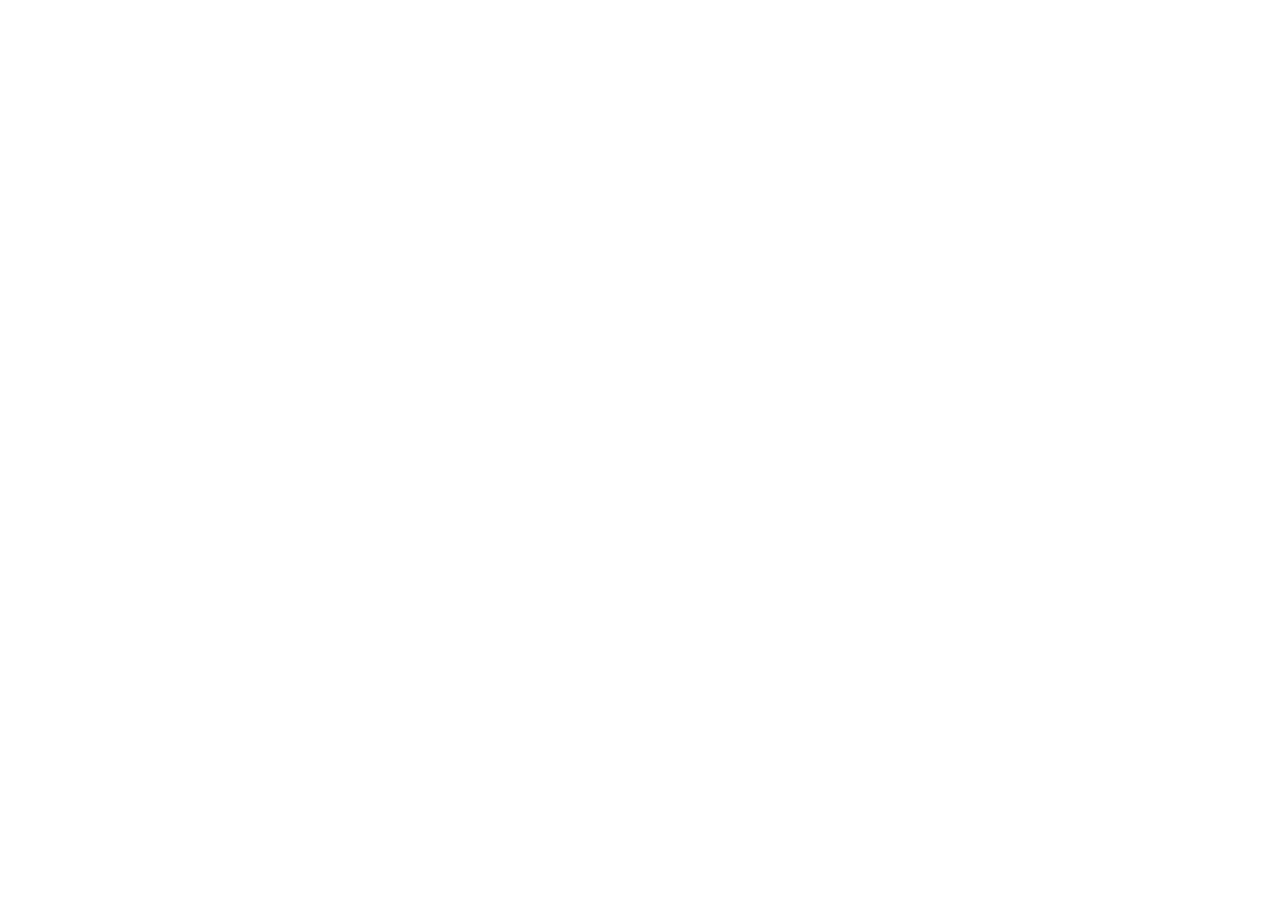
==== Projets/Projet_Olympiade_SI.html @ 07a2b2d9 "Add files via upload" ====
<!DOCTYPE html>
<head>
    <meta charset="UTF-8">
    <title>Robot autonome en ville</title>
    <meta name="viewport" content="width=device-width, initial-scale=1.0">
    
    <link rel="stylesheet" href="style.css">

</head>
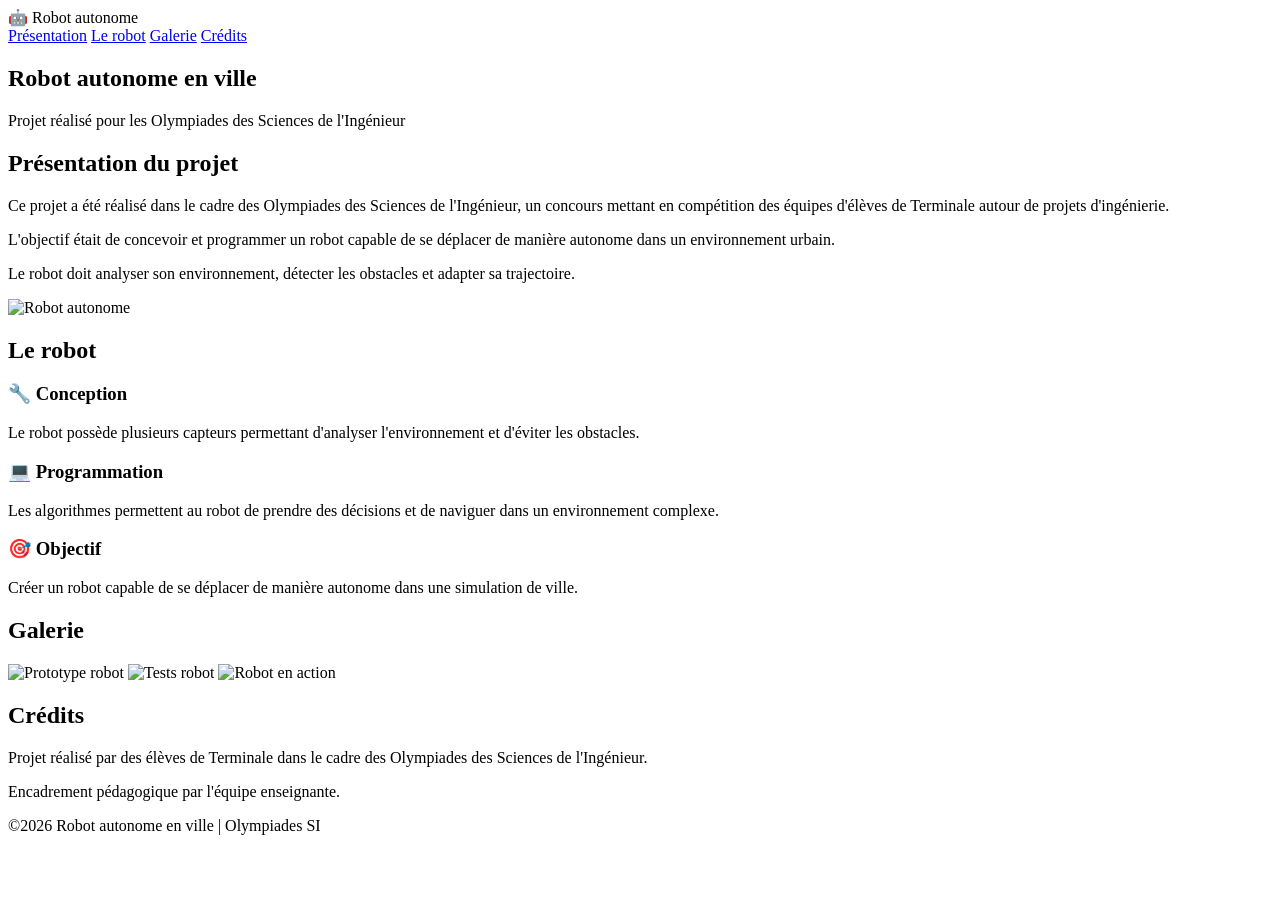
==== commit 25dc8be1: "modif Olympiade SI.html" ====
--- a/Projets/Projet_Olympiade_SI.html
+++ b/Projets/Projet_Olympiade_SI.html
@@ -1,9 +1,135 @@
 <!DOCTYPE html>
+<html lang="fr">
 <head>
-    <meta charset="UTF-8">
-    <title>Robot autonome en ville</title>
-    <meta name="viewport" content="width=device-width, initial-scale=1.0">
-    
-    <link rel="stylesheet" href="style.css">
+	<meta charset="UTF-8">
+	<title>Robot autonome en ville | Olympiades SI</title>
+	<meta name="viewport" content="width=device-width,initial-scale=1.0">
+	<link rel="stylesheet" href="style.css">
+</head>
 
-</head>+<body>
+
+	<!-- Header : logo + navigation principale -->
+	<header>
+		<div class="logo">🤖 Robot autonome</div>
+
+		<nav>
+			<a href="#presentation">Présentation</a>
+			<a href="#robot">Le robot</a>
+			<a href="#images">Galerie</a>
+			<a href="#credits">Crédits</a>
+		</nav>
+	</header>
+
+	<!-- Hero : bannière principale -->
+	<section class="hero">
+		<h1>Robot autonome en ville</h1>
+		<p>Projet réalisé pour les Olympiades des Sciences de l'Ingénieur</p>
+	</section>
+
+	<!-- Section : présentation du projet -->
+	<section id="presentation" class="section">
+
+		<h2>Présentation du projet</h2>
+
+		<div class="grid">
+
+			<div class="text">
+
+				<p>
+				Ce projet a été réalisé dans le cadre des Olympiades des Sciences de l'Ingénieur,
+				un concours mettant en compétition des équipes d'élèves de Terminale autour
+				de projets d'ingénierie.
+				</p>
+
+				<p>
+				L'objectif était de concevoir et programmer un robot capable de se déplacer
+				de manière autonome dans un environnement urbain.
+				</p>
+
+				<p>
+				Le robot doit analyser son environnement, détecter les obstacles
+				et adapter sa trajectoire.
+				</p>
+
+			</div>
+
+			<div class="image">
+				<img src="images/robot.png" alt="Robot autonome">
+			</div>
+
+		</div>
+
+	</section>
+
+	<!-- Section : détails techniques du robot -->
+	<section id="robot" class="section gray">
+
+		<h2>Le robot</h2>
+
+		<div class="cards">
+
+			<div class="card">
+				<h3>🔧 Conception</h3>
+				<p>
+				Le robot possède plusieurs capteurs permettant d'analyser
+				l'environnement et d'éviter les obstacles.
+				</p>
+			</div>
+
+			<div class="card">
+				<h3>💻 Programmation</h3>
+				<p>
+				Les algorithmes permettent au robot de prendre des décisions
+				et de naviguer dans un environnement complexe.
+				</p>
+			</div>
+
+			<div class="card">
+				<h3>🎯 Objectif</h3>
+				<p>
+				Créer un robot capable de se déplacer de manière autonome
+				dans une simulation de ville.
+				</p>
+			</div>
+
+		</div>
+
+	</section>
+
+	<!-- Section : galerie d'images -->
+	<section id="images" class="section">
+
+		<h2>Galerie</h2>
+
+		<div class="gallery">
+			<img src="images/image1.png" alt="Prototype robot">
+			<img src="images/image2.png" alt="Tests robot">
+			<img src="images/image3.png" alt="Robot en action">
+		</div>
+
+	</section>
+
+	<!-- Section : crédits du projet -->
+	<section id="credits" class="section gray">
+
+		<h2>Crédits</h2>
+
+		<p>
+		Projet réalisé par des élèves de Terminale dans le cadre des
+		Olympiades des Sciences de l'Ingénieur.
+		</p>
+
+		<p>
+		Encadrement pédagogique par l'équipe enseignante.
+		</p>
+
+	</section>
+
+	<!-- Footer -->
+	<footer>
+		<p>©2026 Robot autonome en ville | Olympiades SI</p>
+	</footer>
+
+</body>
+</html>
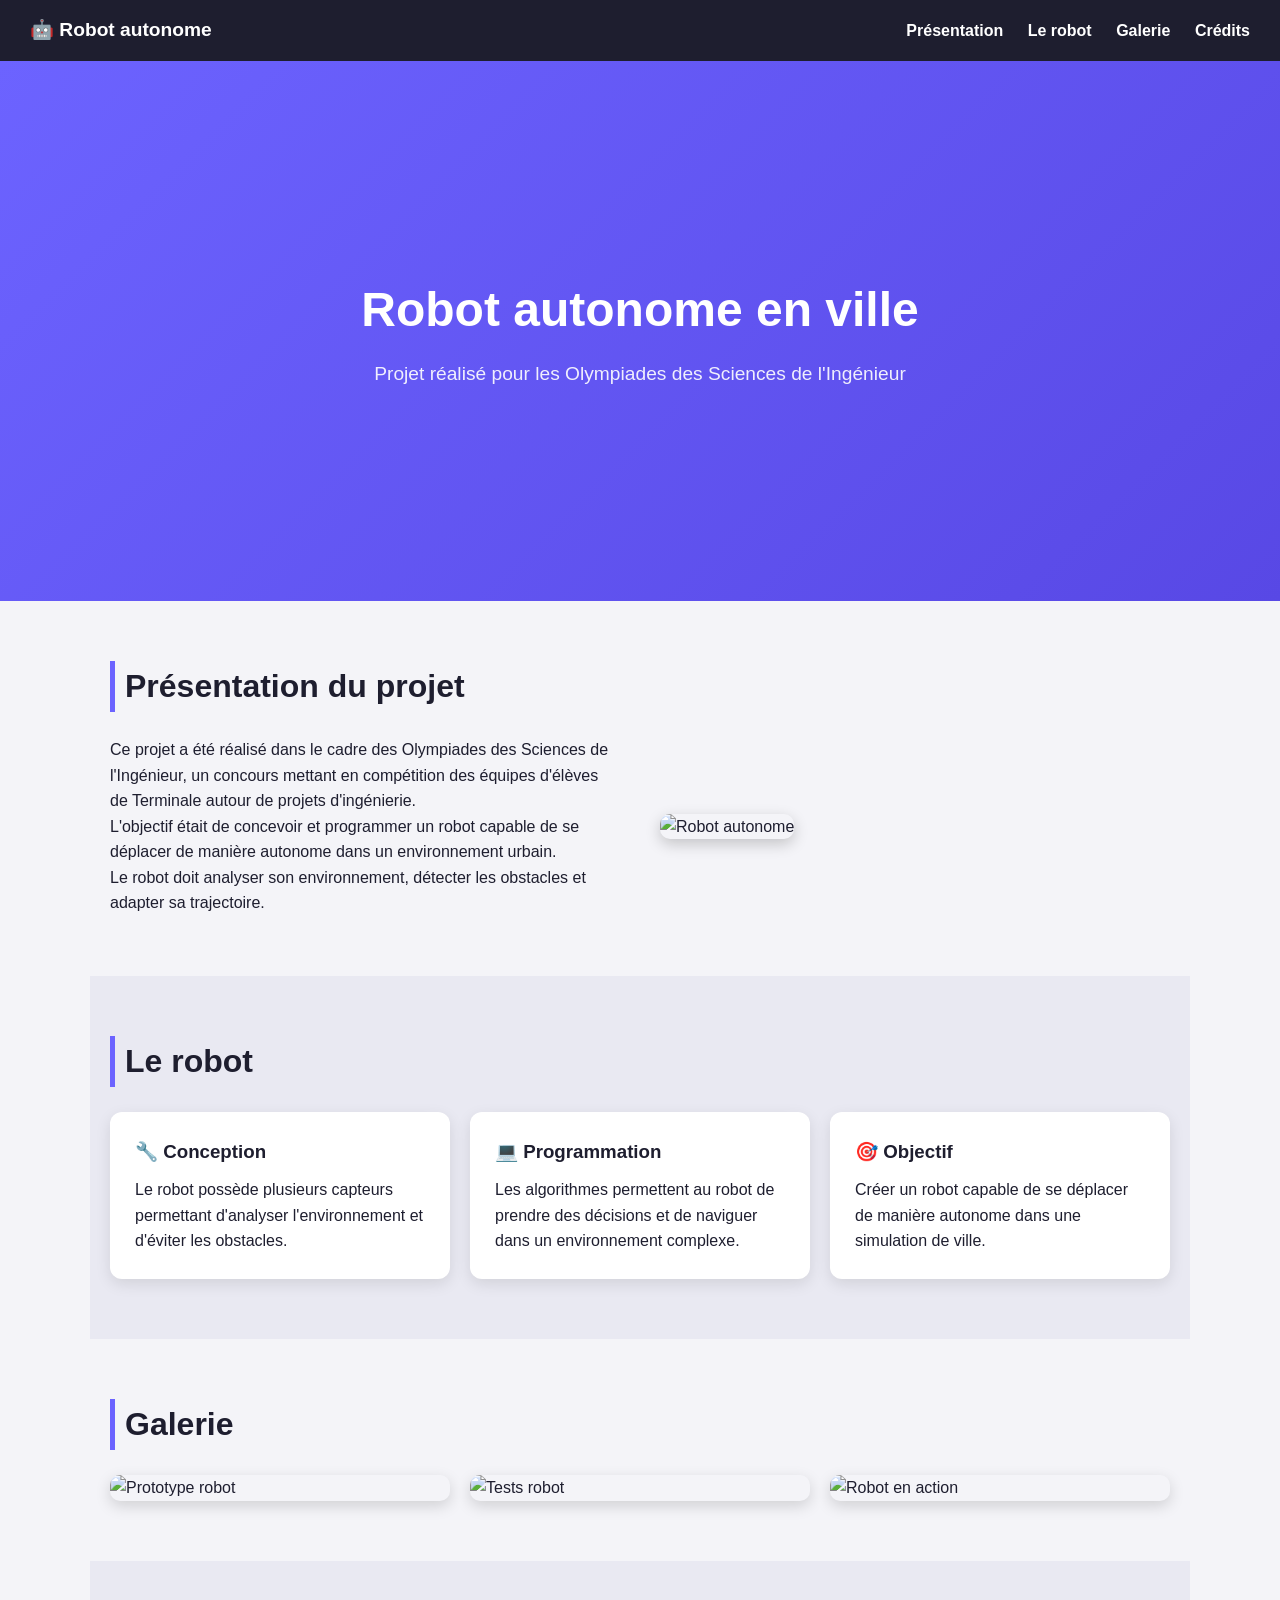
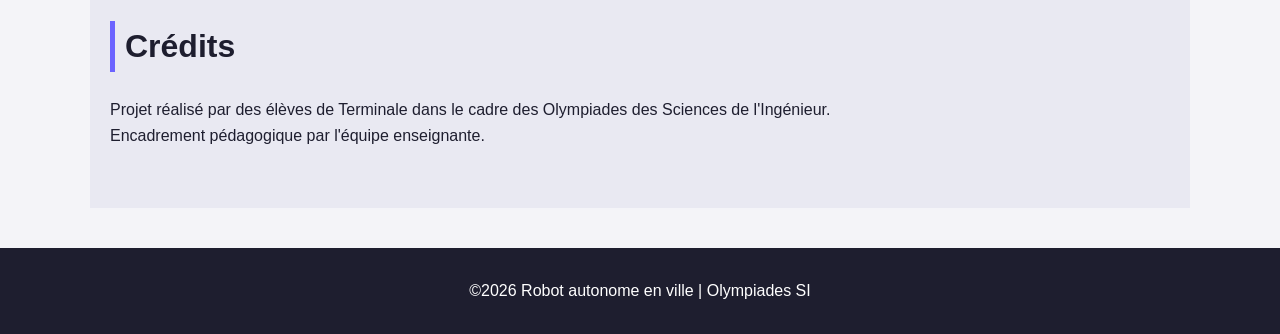
==== commit 53df3a67: "aaaaa" ====
--- a/Projets/Projet_Olympiade_SI.html
+++ b/Projets/Projet_Olympiade_SI.html
@@ -4,12 +4,10 @@
 	<meta charset="UTF-8">
 	<title>Robot autonome en ville | Olympiades SI</title>
 	<meta name="viewport" content="width=device-width,initial-scale=1.0">
-	<link rel="stylesheet" href="style.css">
+	<link rel="stylesheet" href="../css/Projet_Olympiade_SI.css">
 </head>
 
 <body>
-
-	<!-- Header : logo + navigation principale -->
 	<header>
 		<div class="logo">🤖 Robot autonome</div>
 
@@ -21,13 +19,11 @@
 		</nav>
 	</header>
 
-	<!-- Hero : bannière principale -->
 	<section class="hero">
 		<h1>Robot autonome en ville</h1>
 		<p>Projet réalisé pour les Olympiades des Sciences de l'Ingénieur</p>
 	</section>
 
-	<!-- Section : présentation du projet -->
 	<section id="presentation" class="section">
 
 		<h2>Présentation du projet</h2>
@@ -62,7 +58,6 @@
 
 	</section>
 
-	<!-- Section : détails techniques du robot -->
 	<section id="robot" class="section gray">
 
 		<h2>Le robot</h2>
@@ -97,7 +92,6 @@
 
 	</section>
 
-	<!-- Section : galerie d'images -->
 	<section id="images" class="section">
 
 		<h2>Galerie</h2>
@@ -110,7 +104,6 @@
 
 	</section>
 
-	<!-- Section : crédits du projet -->
 	<section id="credits" class="section gray">
 
 		<h2>Crédits</h2>
@@ -126,7 +119,6 @@
 
 	</section>
 
-	<!-- Footer -->
 	<footer>
 		<p>©2026 Robot autonome en ville | Olympiades SI</p>
 	</footer>
--- a/css/Projet_Olympiade_SI.css
+++ b/css/Projet_Olympiade_SI.css
@@ -0,0 +1,269 @@
+:root {
+
+    --primary: #6C63FF;
+    --dark: #1e1e2f;
+    --light: #f4f4f8;
+    --gray: #888;
+    --white: #ffffff;
+
+}
+
+/* RESET */
+
+* {
+    margin: 0;
+    padding: 0;
+    box-sizing: border-box;
+    font-family: Arial, Helvetica, sans-serif;
+}
+
+body {
+    background: var(--light);
+    color: var(--dark);
+    line-height: 1.6;
+}
+
+
+/* HEADER */
+
+header {
+
+    position: sticky;
+    top: 0;
+
+    background: var(--dark);
+    color: white;
+
+    display: flex;
+    justify-content: space-between;
+    align-items: center;
+
+    padding: 15px 30px;
+
+    z-index: 1000;
+}
+
+.logo {
+    font-weight: bold;
+    font-size: 1.2rem;
+}
+
+nav a {
+
+    color: white;
+    text-decoration: none;
+    margin-left: 20px;
+    font-weight: bold;
+
+    transition: 0.3s;
+}
+
+nav a:hover {
+    color: var(--primary);
+}
+
+
+/* HERO */
+
+.hero {
+
+    height: 60vh;
+
+    display: flex;
+    flex-direction: column;
+    justify-content: center;
+    align-items: center;
+
+    text-align: center;
+
+    background: linear-gradient(135deg, #6C63FF, #5848e5);
+
+    color: white;
+}
+
+.hero h1 {
+    font-size: 3rem;
+    margin-bottom: 10px;
+}
+
+.hero p {
+    font-size: 1.2rem;
+    opacity: 0.9;
+}
+
+
+/* SECTIONS */
+
+.section {
+
+    padding: 60px 20px;
+    max-width: 1100px;
+    margin: auto;
+}
+
+.section.gray {
+    background: #e9e9f2;
+}
+
+.section h2 {
+
+    font-size: 2rem;
+    margin-bottom: 25px;
+
+    border-left: 5px solid var(--primary);
+    padding-left: 10px;
+}
+
+
+/* GRID PRESENTATION */
+
+.grid {
+
+    display: flex;
+    gap: 40px;
+    align-items: center;
+    flex-wrap: wrap;
+}
+
+.grid .text {
+    flex: 1;
+    min-width: 250px;
+}
+
+.grid .image {
+    flex: 1;
+    min-width: 250px;
+}
+
+.grid img {
+
+    width: 100%;
+    border-radius: 10px;
+
+    box-shadow: 0 5px 15px rgba(0,0,0,0.2);
+}
+
+
+/* CARDS */
+
+.cards {
+
+    display: grid;
+
+    grid-template-columns: repeat(auto-fit, minmax(250px, 1fr));
+
+    gap: 20px;
+}
+
+.card {
+
+    background: white;
+
+    padding: 25px;
+
+    border-radius: 12px;
+
+    box-shadow: 0 5px 15px rgba(0,0,0,0.1);
+
+    transition: 0.3s;
+}
+
+.card:hover {
+
+    transform: translateY(-8px);
+
+    box-shadow: 0 10px 25px rgba(0,0,0,0.2);
+}
+
+.card h3 {
+    margin-bottom: 10px;
+}
+
+
+/* GALERIE */
+
+.gallery {
+
+    display: grid;
+
+    grid-template-columns: repeat(auto-fit, minmax(250px, 1fr));
+
+    gap: 20px;
+}
+
+.gallery img {
+
+    width: 100%;
+
+    border-radius: 10px;
+
+    transition: 0.3s;
+
+    cursor: pointer;
+
+    box-shadow: 0 5px 15px rgba(0,0,0,0.15);
+}
+
+.gallery img:hover {
+
+    transform: scale(1.05);
+
+}
+
+
+/* FOOTER */
+
+footer {
+
+    background: var(--dark);
+
+    color: white;
+
+    text-align: center;
+
+    padding: 30px;
+
+    margin-top: 40px;
+}
+
+
+/* ANIMATION APPARITION */
+
+.section,
+.card,
+.gallery img,
+.grid img {
+
+    opacity: 0;
+    transform: translateY(30px);
+    animation: fadeIn 0.8s forwards;
+}
+
+@keyframes fadeIn {
+
+    to {
+        opacity: 1;
+        transform: translateY(0);
+    }
+
+}
+
+
+/* RESPONSIVE */
+
+@media (max-width: 800px) {
+
+    header {
+        flex-direction: column;
+        gap: 10px;
+    }
+
+    nav a {
+        margin: 0 10px;
+    }
+
+    .hero h1 {
+        font-size: 2rem;
+    }
+
+}
